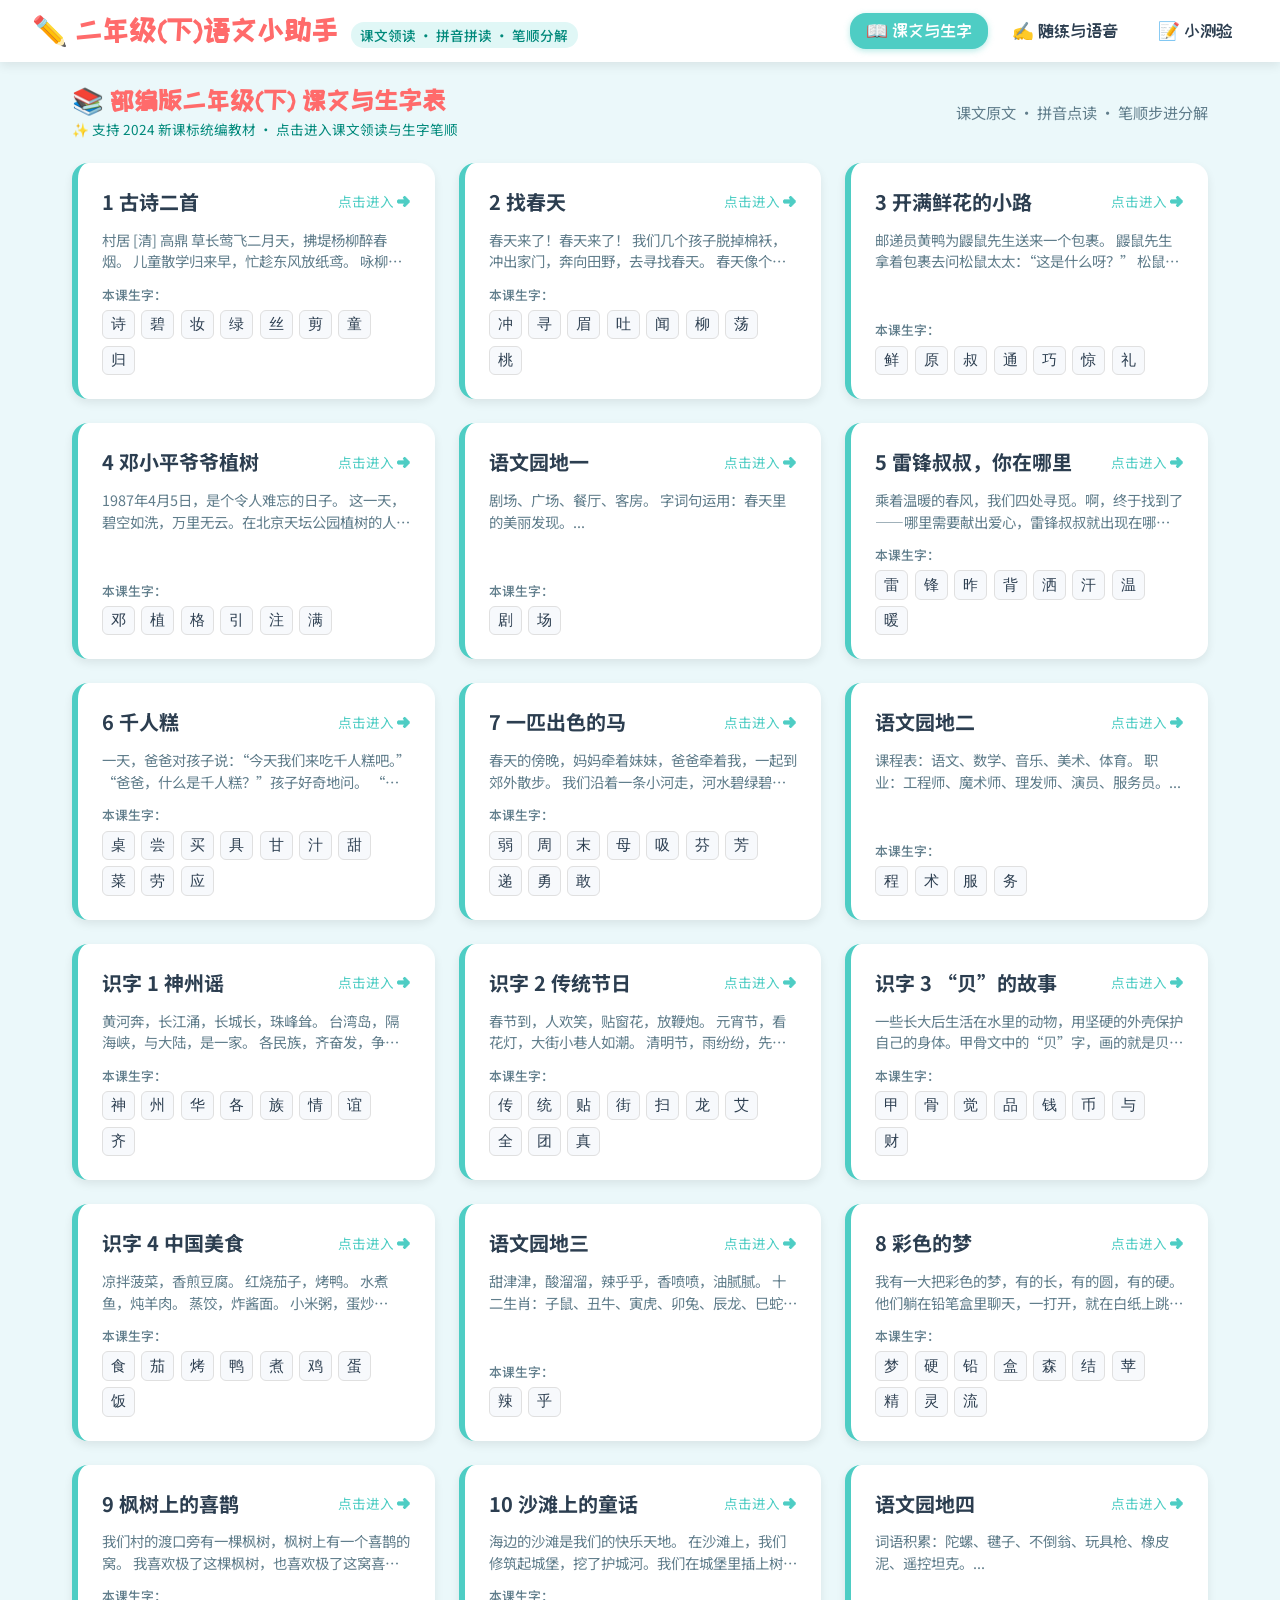
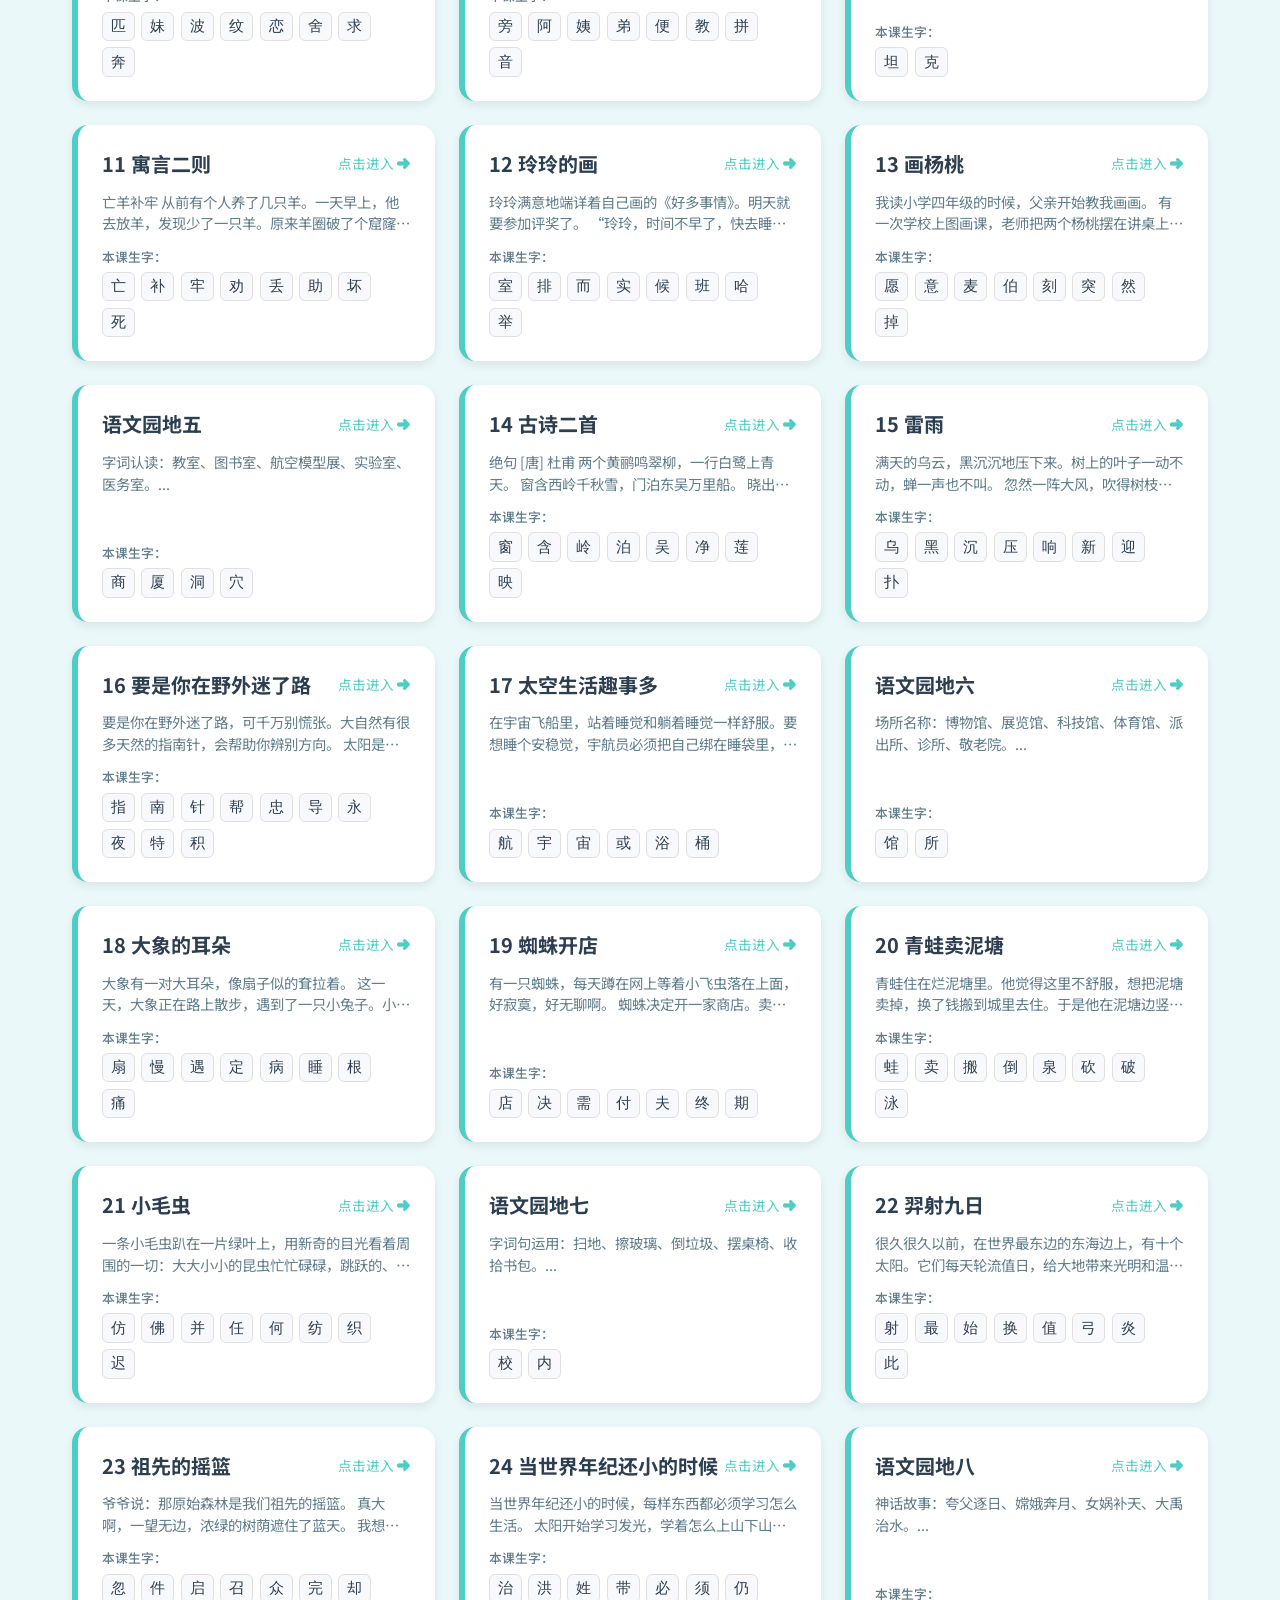
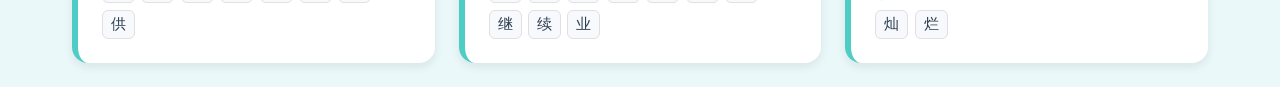
==== index.html @ aeea2458 "fix: compact modal layout without scrollbar, click sentence to read from here, accurate phonetic fin" ====
<!DOCTYPE html>
<html lang="zh-CN">

<head>
    <meta charset="UTF-8">
    <meta name="viewport" content="width=device-width, initial-scale=1.0">
    <title>二年级(下)语文小助手 - 课文领读与拼音笔顺</title>
    <!-- Fonts -->
    <link href="https://fonts.googleapis.com/css2?family=Noto+Sans+SC:wght@400;500;700&family=ZCOOL+KuaiLe&display=swap"
        rel="stylesheet">
    <!-- Styles -->
    <link rel="stylesheet" href="style.css">
    <!-- Libraries (Offline) -->
    <script src="libs/hanzi-writer.min.js"></script>
    <script src="libs/pinyin-pro.js"></script>
</head>

<body>
    <div id="app">
        <header>
            <div class="header-left">
                <h1>✏️ 二年级(下)语文小助手</h1>
                <span class="sub-badge">课文领读 · 拼音拼读 · 笔顺分解</span>
            </div>
            <nav>
                <button id="nav-learn" class="active">📖 课文与生字</button>
                <button id="nav-custom">✍️ 随练与语音</button>
                <button id="nav-quiz">📝 小测验</button>
            </nav>
        </header>

        <main id="main-content">
            <!-- Dynamic Content rendered by app.js -->
        </main>

        <!-- Upgraded Character & Phonics & Stroke Order Modal (Compact, No Scrollbar) -->
        <div id="char-modal" class="modal hidden">
            <div class="modal-content modal-content-compact">
                <span class="close-btn" id="close-char-modal">&times;</span>
                <div class="modal-compact-layout">
                    <!-- Top Row: Left Tianzige + Right Phonics & Audio -->
                    <div class="modal-top-row">
                        <!-- Left: HanziWriter Tianzige -->
                        <div class="modal-writer-col">
                            <div id="character-display"></div>
                            <div class="writer-controls">
                                <button id="btn-animate" class="action-btn-small" title="播放笔顺动画">▶️ 播放</button>
                                <button id="btn-quiz" class="action-btn-small" title="在屏幕上描红练写">✏️ 描红</button>
                                <button id="btn-restart" class="action-btn-small" title="重播">🔄 重来</button>
                            </div>
                        </div>

                        <!-- Right: Phonics & Tone & Audio -->
                        <div class="modal-phonics-col">
                            <div class="pinyin-display-box">
                                <span id="modal-pinyin" class="large-pinyin">chūn</span>
                                <span id="modal-tone-badge" class="tone-badge">第1声 (阴平)</span>
                            </div>
                            <div id="modal-phonics-box" class="phonics-box">
                                <!-- Injected: 声母、韵母、拼读公式 -->
                            </div>
                            <div class="audio-controls">
                                <button id="btn-audio" class="action-btn audio-btn-primary">🔊 听字音 (慢速)</button>
                                <button id="btn-spell" class="action-btn audio-btn-spell">🗣️ 示范拼读</button>
                            </div>
                        </div>
                    </div>

                    <!-- Bottom: Step-by-Step Stroke Decomposition Strip (For copying on paper!) -->
                    <div class="stroke-sequence-section">
                        <div class="section-title-row">
                            <span class="section-title">✍️ 笔顺分解（照着在纸上抄写）：</span>
                            <span id="stroke-count-badge" class="stroke-count-badge">共 0 画</span>
                        </div>
                        <div id="stroke-steps-container" class="stroke-steps-container">
                            <!-- SVGs of step 1, 2, 3... generated dynamically -->
                        </div>
                    </div>
                </div>
            </div>
        </div>

        <!-- Edit Lesson Text Modal (For校准2024新版教材) -->
        <div id="edit-text-modal" class="modal hidden">
            <div class="modal-content" style="max-width: 600px; padding: 1.5rem;">
                <span class="close-btn" id="close-edit-modal">&times;</span>
                <h3 style="font-family:'ZCOOL KuaiLe'; color:var(--primary); margin-bottom:0.6rem; font-size:1.4rem;">✏️ 校对/修改本课课文</h3>
                <p style="font-size:0.9rem; color:var(--gray); margin-bottom:0.8rem;">
                    如果您的教材（2024统编新版）字句有差异，可直接在下方修改为书本原文。保存后将自动适配拼音和领读。
                </p>
                <textarea id="edit-text-input" style="width:100%; min-height:220px; padding:0.8rem; border-radius:10px; border:2px solid #CFD8DC; font-size:1.05rem; line-height:1.6; outline:none; font-family:inherit;"></textarea>
                <div style="display:flex; justify-content:space-between; align-items:center; margin-top:1rem; flex-wrap:wrap; gap:0.6rem;">
                    <button id="btn-reset-text" style="background:#ECEFF1; color:#546E7A; border:none; padding:0.5rem 1rem; border-radius:30px; cursor:pointer;">🔄 恢复默认文本</button>
                    <div style="display:flex; gap:0.6rem;">
                        <button id="btn-cancel-edit" style="background:#FFF; border:1px solid #CFD8DC; padding:0.5rem 1.2rem; border-radius:30px; cursor:pointer;">取消</button>
                        <button id="btn-save-text" style="background:var(--secondary); color:#FFF; border:none; padding:0.5rem 1.5rem; border-radius:30px; font-weight:700; cursor:pointer;">💾 保存并应用</button>
                    </div>
                </div>
            </div>
        </div>
    </div>

    <!-- Logic -->
    <script src="data.js"></script>
    <script src="app.js"></script>
</body>

</html>
---- style.css ----
:root {
    --primary: #FF6B6B;
    --primary-light: #FFE3E3;
    --secondary: #4ECDC4;
    --secondary-light: #E0F7F6;
    --accent: #FFE66D;
    --accent-light: #FFF9DB;
    --dark: #2C3E50;
    --gray: #607D8B;
    --light-gray: #ECEFF1;
    --light: #F7F9FC;
    --white: #FFFFFF;
    --shadow: 0 4px 10px rgba(0, 0, 0, 0.08);
    --shadow-lg: 0 10px 25px rgba(0, 0, 0, 0.12);
    --radius: 16px;
    --radius-sm: 8px;
    --stroke-red: #E74C3C;
    --char-black: #2C3E50;
    --trace-gray: #D6DBDF;
}

* {
    box-sizing: border-box;
    margin: 0;
    padding: 0;
}

body {
    font-family: 'Noto Sans SC', sans-serif;
    background-color: #EBF8FA;
    color: var(--dark);
    min-height: 100vh;
}

header {
    background: var(--white);
    padding: 0.8rem 2rem;
    box-shadow: var(--shadow);
    display: flex;
    justify-content: space-between;
    align-items: center;
    position: sticky;
    top: 0;
    z-index: 100;
}

.header-left {
    display: flex;
    align-items: baseline;
    gap: 0.8rem;
    flex-wrap: wrap;
}

h1 {
    font-family: 'ZCOOL KuaiLe', cursive;
    color: var(--primary);
    font-size: 1.8rem;
}

.sub-badge {
    font-size: 0.85rem;
    background: var(--secondary-light);
    color: #00897B;
    padding: 0.2rem 0.6rem;
    border-radius: 20px;
    font-weight: 500;
}

nav {
    display: flex;
    gap: 0.5rem;
}

nav button {
    background: transparent;
    border: none;
    font-size: 1.1rem;
    padding: 0.5rem 1rem;
    cursor: pointer;
    font-family: 'ZCOOL KuaiLe', cursive;
    color: var(--dark);
    border-radius: var(--radius);
    transition: all 0.25s ease;
}

nav button:hover {
    background: var(--light);
}

nav button.active {
    background: var(--secondary);
    color: var(--white);
    box-shadow: 0 2px 6px rgba(78, 205, 196, 0.4);
}

main {
    padding: 1.5rem 2rem;
    max-width: 1200px;
    margin: 0 auto;
}

/* ================== Lesson Grid (List View) ================== */
.lesson-grid {
    display: grid;
    grid-template-columns: repeat(auto-fill, minmax(320px, 1fr));
    gap: 1.5rem;
}

.lesson-card {
    background: var(--white);
    border-radius: var(--radius);
    padding: 1.5rem;
    box-shadow: var(--shadow);
    transition: transform 0.2s, box-shadow 0.2s;
    cursor: pointer;
    border-left: 6px solid var(--secondary);
    display: flex;
    flex-direction: column;
    justify-content: space-between;
}

.lesson-card:hover {
    transform: translateY(-4px);
    box-shadow: var(--shadow-lg);
    border-left-color: var(--primary);
}

.lesson-title {
    font-size: 1.25rem;
    font-weight: 700;
    margin-bottom: 0.8rem;
    color: var(--dark);
    display: flex;
    justify-content: space-between;
    align-items: center;
}

.lesson-preview-snippet {
    font-size: 0.9rem;
    color: var(--gray);
    margin-bottom: 0.8rem;
    line-height: 1.5;
    display: -webkit-box;
    -webkit-line-clamp: 2;
    -webkit-box-orient: vertical;
    overflow: hidden;
}

.preview-chars {
    display: flex;
    flex-wrap: wrap;
    gap: 0.4rem;
}

.char-chip {
    background: var(--light);
    color: var(--dark);
    padding: 0.2rem 0.5rem;
    border-radius: 6px;
    font-size: 0.95rem;
    font-family: 'KaiTi', '楷体', serif;
    border: 1px solid #E0E0E0;
}

/* ================== Lesson Detail View ================== */
.lesson-detail-header {
    display: flex;
    justify-content: space-between;
    align-items: center;
    margin-bottom: 1.2rem;
    flex-wrap: wrap;
    gap: 0.8rem;
}

.back-btn {
    background: var(--dark);
    color: var(--white);
    border: none;
    padding: 0.5rem 1.2rem;
    border-radius: 50px;
    cursor: pointer;
    font-family: 'ZCOOL KuaiLe', cursive;
    font-size: 1rem;
    transition: background 0.2s;
}

.back-btn:hover {
    background: #1A252F;
}

/* Lead-Reading & Player Toolbar */
.player-toolbar {
    background: var(--white);
    border-radius: var(--radius);
    padding: 1.2rem;
    box-shadow: var(--shadow);
    margin-bottom: 1.5rem;
    border: 2px solid #E0F2F1;
}

.player-controls-row {
    display: flex;
    align-items: center;
    gap: 0.8rem;
    flex-wrap: wrap;
    margin-bottom: 0.8rem;
}

.control-btn {
    padding: 0.6rem 1.2rem;
    border-radius: 50px;
    border: none;
    cursor: pointer;
    font-size: 1rem;
    font-weight: 600;
    display: inline-flex;
    align-items: center;
    gap: 0.4rem;
    transition: all 0.2s;
}

.control-btn-lead {
    background: linear-gradient(135deg, #FF6B6B 0%, #FF8E53 100%);
    color: var(--white);
    box-shadow: 0 4px 10px rgba(255, 107, 107, 0.35);
    font-size: 1.05rem;
}

.control-btn-lead:hover {
    transform: translateY(-2px);
    box-shadow: 0 6px 14px rgba(255, 107, 107, 0.45);
}

.control-btn-play {
    background: var(--secondary);
    color: var(--white);
}

.control-btn-play:hover {
    background: #3DB8AF;
}

.control-btn-pause {
    background: var(--accent);
    color: #5D4037;
}

.control-btn-stop {
    background: #ECEFF1;
    color: var(--dark);
}

.control-btn-stop:hover {
    background: #CFD8DC;
}

.player-settings-row {
    display: flex;
    align-items: center;
    gap: 1.5rem;
    flex-wrap: wrap;
    font-size: 0.95rem;
    color: var(--gray);
    padding-top: 0.6rem;
    border-top: 1px dashed #ECEFF1;
}

.setting-item {
    display: inline-flex;
    align-items: center;
    gap: 0.5rem;
}

.setting-select {
    padding: 0.3rem 0.8rem;
    border-radius: 8px;
    border: 1px solid #CFD8DC;
    background: #FFF;
    color: var(--dark);
    font-size: 0.9rem;
    outline: none;
}

/* Echo / Lead-Reading Banner (Waiting for Child) */
.echo-banner {
    background: linear-gradient(135deg, #FFF9DB 0%, #FFF3BF 100%);
    border: 2px solid #FFD43B;
    border-radius: var(--radius);
    padding: 1.2rem 1.5rem;
    margin-bottom: 1.5rem;
    display: flex;
    align-items: center;
    justify-content: space-between;
    gap: 1rem;
    flex-wrap: wrap;
    box-shadow: 0 4px 12px rgba(255, 212, 59, 0.25);
    animation: pulseBorder 2s infinite ease-in-out;
}

@keyframes pulseBorder {
    0%, 100% { border-color: #FFD43B; }
    50% { border-color: #FF922B; }
}

.echo-info {
    display: flex;
    align-items: center;
    gap: 0.8rem;
}

.echo-icon {
    font-size: 2rem;
    animation: waveIcon 1s infinite alternate;
}

@keyframes waveIcon {
    from { transform: scale(1); }
    to { transform: scale(1.15); }
}

.echo-title {
    font-size: 1.15rem;
    font-weight: 700;
    color: #E67700;
    margin-bottom: 0.2rem;
}

.echo-subtitle {
    font-size: 0.9rem;
    color: #8C5B00;
}

.echo-actions {
    display: flex;
    gap: 0.6rem;
    align-items: center;
}

.btn-echo-next {
    background: #40C057;
    color: white;
    border: none;
    padding: 0.7rem 1.5rem;
    border-radius: 50px;
    font-size: 1.1rem;
    font-weight: 700;
    cursor: pointer;
    box-shadow: 0 4px 10px rgba(64, 192, 87, 0.4);
    transition: transform 0.15s, background 0.15s;
    font-family: 'ZCOOL KuaiLe', cursive;
}

.btn-echo-next:hover {
    transform: scale(1.04);
    background: #37B24D;
}

.btn-echo-replay {
    background: white;
    color: #495057;
    border: 1px solid #CED4DA;
    padding: 0.6rem 1rem;
    border-radius: 50px;
    font-size: 0.95rem;
    cursor: pointer;
}

.btn-echo-replay:hover {
    background: #F8F9FA;
}

/* ================== Pinyin Article Display ================== */
.article-container {
    background: var(--white);
    border-radius: var(--radius);
    padding: 2rem;
    box-shadow: var(--shadow);
    margin-bottom: 2rem;
    border: 1px solid #E2E8F0;
}

.article-title-block {
    text-align: center;
    margin-bottom: 2rem;
    padding-bottom: 1rem;
    border-bottom: 2px dashed #E0F2F1;
}

.article-title-block h2 {
    font-family: 'ZCOOL KuaiLe', cursive;
    color: var(--primary);
    font-size: 2rem;
    letter-spacing: 1px;
}

.article-pinyin-body {
    line-height: 2.8;
    font-size: 1.5rem;
    font-family: 'KaiTi', '楷体', 'STKaiti', serif;
}

.article-paragraph {
    margin-bottom: 1.6rem;
    text-indent: 2em;
}

.article-sentence {
    display: inline;
    padding: 0.2rem 0.35rem;
    border-radius: 8px;
    transition: all 0.2s ease;
    cursor: pointer;
    position: relative;
}

.article-sentence:hover {
    background: rgba(78, 205, 196, 0.12);
}

.sentence-play-tag {
    display: inline-flex;
    align-items: center;
    justify-content: center;
    font-size: 0.75rem;
    background: var(--secondary);
    color: white;
    border-radius: 50%;
    width: 20px;
    height: 20px;
    margin-right: 0.25rem;
    vertical-align: middle;
    cursor: pointer;
    transition: transform 0.15s, background 0.15s;
    user-select: none;
}

.sentence-play-tag:hover {
    transform: scale(1.2);
    background: var(--primary);
}

.article-sentence.active-sentence {
    background: linear-gradient(135deg, #FFF9DB 0%, #FFF3BF 100%);
    box-shadow: 0 0 0 3px #FFE066;
    border-radius: 8px;
}

/* Ruby Pinyin formatting */
ruby {
    ruby-position: over;
    display: inline-flex;
    flex-direction: column-reverse;
    align-items: center;
    margin: 0 0.12em;
    vertical-align: bottom;
}

rt {
    font-family: 'Noto Sans SC', sans-serif;
    font-size: 0.85rem;
    line-height: 1.2;
    color: #00796B;
    font-weight: 500;
    text-indent: 0;
    text-align: center;
    user-select: none;
}

.py-char-span {
    cursor: pointer;
    display: inline-block;
    padding: 0 0.05em;
    border-radius: 4px;
    transition: background 0.15s, transform 0.15s;
    color: var(--dark);
    font-weight: 600;
}

.py-char-span:hover {
    background: #FFEAA7;
    color: #D35400;
    transform: scale(1.15);
}

.punct-span {
    font-family: 'Noto Sans SC', sans-serif;
    font-size: 1.3rem;
    color: #7F8C8D;
    user-select: none;
}

/* Vocabulary Chars Section */
.lesson-chars-section {
    background: var(--white);
    border-radius: var(--radius);
    padding: 1.8rem;
    box-shadow: var(--shadow);
    margin-bottom: 2rem;
}

.section-header-title {
    font-family: 'ZCOOL KuaiLe', cursive;
    font-size: 1.4rem;
    color: var(--dark);
    margin-bottom: 1.2rem;
    display: flex;
    justify-content: space-between;
    align-items: center;
}

.char-grid {
    display: grid;
    grid-template-columns: repeat(auto-fill, minmax(110px, 1fr));
    gap: 1.2rem;
}

.char-card {
    background: var(--light);
    border-radius: var(--radius);
    aspect-ratio: 1;
    display: flex;
    flex-direction: column;
    justify-content: center;
    align-items: center;
    box-shadow: 0 2px 5px rgba(0,0,0,0.06);
    cursor: pointer;
    transition: all 0.2s;
    border: 2px solid #E2E8F0;
    position: relative;
    background-image: 
        linear-gradient(to right, transparent 49.5%, #E2E8F0 50%, transparent 50.5%),
        linear-gradient(to bottom, transparent 49.5%, #E2E8F0 50%, transparent 50.5%);
    background-size: 100% 100%;
}

.char-card:hover {
    transform: translateY(-4px) scale(1.05);
    background-color: var(--accent-light);
    border-color: var(--secondary);
    box-shadow: var(--shadow);
}

.char-card-char {
    font-size: 2.8rem;
    font-family: 'KaiTi', '楷体', serif;
    color: var(--primary);
    line-height: 1;
}

.char-card-pinyin {
    font-size: 0.95rem;
    color: #00796B;
    margin-top: 0.4rem;
    font-weight: 500;
}

/* ================== Free Input & Voice Tab ================== */
.custom-practice-container {
    background: var(--white);
    border-radius: var(--radius);
    padding: 2rem;
    box-shadow: var(--shadow);
}

.custom-input-box {
    margin-bottom: 1.5rem;
}

.custom-textarea {
    width: 100%;
    min-height: 120px;
    padding: 1rem;
    font-size: 1.2rem;
    font-family: inherit;
    border: 2px solid #CFD8DC;
    border-radius: 12px;
    outline: none;
    resize: vertical;
    line-height: 1.6;
    transition: border-color 0.2s;
}

.custom-textarea:focus {
    border-color: var(--secondary);
    box-shadow: 0 0 0 3px rgba(78, 205, 196, 0.2);
}

.custom-actions-row {
    display: flex;
    align-items: center;
    gap: 1rem;
    flex-wrap: wrap;
    margin-top: 0.8rem;
}

.voice-mic-btn {
    background: linear-gradient(135deg, #FF6B6B 0%, #FA5252 100%);
    color: white;
    border: none;
    padding: 0.7rem 1.4rem;
    border-radius: 50px;
    font-size: 1.1rem;
    font-weight: 700;
    cursor: pointer;
    display: inline-flex;
    align-items: center;
    gap: 0.5rem;
    box-shadow: 0 4px 10px rgba(255, 107, 107, 0.35);
    transition: all 0.2s;
    font-family: 'ZCOOL KuaiLe', cursive;
}

.voice-mic-btn:hover {
    transform: scale(1.03);
}

.voice-mic-btn.listening {
    background: #E03131;
    animation: micPulse 1s infinite alternate;
}

@keyframes micPulse {
    from { transform: scale(1); box-shadow: 0 0 0 0 rgba(224, 49, 49, 0.7); }
    to { transform: scale(1.06); box-shadow: 0 0 0 12px rgba(224, 49, 49, 0); }
}

.quick-sample-tags {
    margin-top: 1rem;
    display: flex;
    align-items: center;
    gap: 0.6rem;
    flex-wrap: wrap;
    font-size: 0.9rem;
    color: var(--gray);
}

.sample-tag {
    background: var(--light);
    border: 1px solid #CFD8DC;
    padding: 0.25rem 0.7rem;
    border-radius: 20px;
    cursor: pointer;
    transition: all 0.15s;
}

.sample-tag:hover {
    background: var(--secondary-light);
    border-color: var(--secondary);
    color: #00796B;
}

/* ================== Modal & Phonics & Stroke Sequence ================== */
.modal {
    position: fixed;
    top: 0;
    left: 0;
    width: 100%;
    height: 100%;
    background: rgba(0, 0, 0, 0.6);
    display: flex;
    justify-content: center;
    align-items: center;
    z-index: 1000;
    backdrop-filter: blur(4px);
    padding: 1rem;
}

.modal.hidden {
    display: none;
}

.modal-content {
    background: var(--white);
    padding: 1.5rem;
    border-radius: 20px;
    width: 100%;
    max-width: 650px;
    position: relative;
    box-shadow: 0 15px 40px rgba(0,0,0,0.22);
}

.modal-content-compact {
    overflow: hidden !important; /* No vertical scrollbar! */
    max-height: 94vh;
}

.close-btn {
    position: absolute;
    top: 0.8rem;
    right: 1.2rem;
    font-size: 2rem;
    cursor: pointer;
    color: #90A4AE;
    transition: color 0.2s;
    line-height: 1;
    z-index: 10;
}

.close-btn:hover {
    color: var(--primary);
}

.modal-compact-layout {
    display: flex;
    flex-direction: column;
    gap: 0.8rem;
}

/* Modal Top Row: Left Tianzige + Right Phonics */
.modal-top-row {
    display: flex;
    gap: 1.2rem;
    align-items: stretch;
}

.modal-writer-col {
    display: flex;
    flex-direction: column;
    align-items: center;
    justify-content: center;
    gap: 0.5rem;
    flex-shrink: 0;
}

#character-display {
    width: 140px;
    height: 140px;
    border: 2px solid #E0E0E0;
    border-radius: 12px;
    background-color: #FFF;
    background-image: 
        linear-gradient(to right, transparent 49.5%, #FFCDD2 50%, transparent 50.5%),
        linear-gradient(to bottom, transparent 49.5%, #FFCDD2 50%, transparent 50.5%);
    background-size: 100% 100%;
    box-shadow: inset 0 2px 6px rgba(0,0,0,0.06);
}

.writer-controls {
    display: flex;
    gap: 0.4rem;
}

.action-btn-small {
    padding: 0.35rem 0.75rem;
    font-size: 0.85rem;
    background: var(--light);
    border: 1px solid #CFD8DC;
    border-radius: 20px;
    cursor: pointer;
    color: var(--dark);
    font-weight: 500;
    transition: all 0.15s;
}

.action-btn-small:hover {
    background: #ECEFF1;
    border-color: #B0BEC5;
}

/* Modal Right Col: Phonics & Tone & Audio */
.modal-phonics-col {
    flex: 1;
    display: flex;
    flex-direction: column;
    justify-content: center;
    background: #F8FAFC;
    border-radius: 14px;
    padding: 0.8rem 1.2rem;
    border: 1px solid #E2E8F0;
    text-align: center;
}

.pinyin-display-box {
    display: flex;
    align-items: baseline;
    justify-content: center;
    gap: 0.6rem;
    margin-bottom: 0.3rem;
}

.large-pinyin {
    font-size: 2.2rem;
    font-weight: 700;
    color: var(--dark);
    font-family: 'Noto Sans SC', sans-serif;
    letter-spacing: 1px;
    line-height: 1.1;
}

.tone-badge {
    background: var(--secondary-light);
    color: #00796B;
    padding: 0.2rem 0.6rem;
    border-radius: 20px;
    font-size: 0.85rem;
    font-weight: 600;
}

.phonics-box {
    background: white;
    border-radius: 10px;
    padding: 0.4rem 0.8rem;
    margin: 0.3rem auto;
    width: 100%;
    box-shadow: 0 1px 4px rgba(0,0,0,0.04);
    border: 1px solid #E2E8F0;
    font-size: 0.95rem;
    color: var(--dark);
    display: flex;
    align-items: center;
    justify-content: center;
    gap: 0.6rem;
    flex-wrap: wrap;
}

.phonics-part {
    display: inline-flex;
    align-items: baseline;
    gap: 0.25rem;
}

.phonics-label {
    font-size: 0.8rem;
    color: var(--gray);
}

.phonics-val {
    font-weight: 700;
    color: var(--primary);
    font-size: 1.05rem;
}

.phonics-equal {
    color: var(--secondary);
    font-weight: 700;
}

.audio-controls {
    display: flex;
    justify-content: center;
    gap: 0.8rem;
    margin-top: 0.5rem;
}

.action-btn {
    padding: 0.5rem 1.1rem;
    font-size: 0.95rem;
    border: none;
    border-radius: 50px;
    cursor: pointer;
    font-family: 'ZCOOL KuaiLe', cursive;
    transition: transform 0.15s, box-shadow 0.15s;
    display: inline-flex;
    align-items: center;
    gap: 0.3rem;
}

.action-btn:hover {
    transform: translateY(-2px);
}

.audio-btn-primary {
    background: var(--primary);
    color: white;
    box-shadow: 0 3px 8px rgba(255, 107, 107, 0.3);
}

.audio-btn-spell {
    background: var(--secondary);
    color: white;
    box-shadow: 0 3px 8px rgba(78, 205, 196, 0.3);
}

/* Bottom: Step-by-Step Stroke Decomposition Strip */
.stroke-sequence-section {
    background: #FAFBFD;
    border-radius: 12px;
    padding: 0.6rem 0.9rem;
    border: 1px solid #E2E8F0;
}

.section-title-row {
    display: flex;
    justify-content: space-between;
    align-items: center;
    margin-bottom: 0.4rem;
}

.section-title {
    font-weight: 700;
    color: var(--dark);
    font-size: 0.95rem;
}

.stroke-count-badge {
    background: #E8F5E9;
    color: #2E7D32;
    padding: 0.15rem 0.5rem;
    border-radius: 12px;
    font-size: 0.8rem;
    font-weight: 600;
}

.stroke-steps-container {
    display: flex;
    gap: 0.5rem;
    overflow-x: auto;
    overflow-y: hidden;
    padding: 0.2rem 0.1rem 0.5rem 0.1rem;
}

.stroke-steps-container::-webkit-scrollbar {
    height: 6px;
}

.stroke-steps-container::-webkit-scrollbar-track {
    background: #ECEFF1;
    border-radius: 3px;
}

.stroke-steps-container::-webkit-scrollbar-thumb {
    background: #B0BEC5;
    border-radius: 3px;
}

.step-card {
    display: flex;
    flex-direction: column;
    align-items: center;
    gap: 0.2rem;
    flex-shrink: 0;
}

.step-box {
    width: 44px;
    height: 44px;
    border: 1px solid #CFD8DC;
    border-radius: 6px;
    background-color: #FFF;
    display: flex;
    align-items: center;
    justify-content: center;
    background-image: 
        linear-gradient(to right, transparent 49%, #F8D7DA 50%, transparent 51%),
        linear-gradient(to bottom, transparent 49%, #F8D7DA 50%, transparent 51%);
    background-size: 100% 100%;
}

.step-num {
    font-size: 0.75rem;
    color: var(--gray);
    font-weight: 600;
}

/* ================== Quiz View ================== */
.quiz-container {
    background: var(--white);
    padding: 2rem;
    border-radius: var(--radius);
    text-align: center;
    max-width: 600px;
    margin: 0 auto;
    box-shadow: var(--shadow);
}

.quiz-question {
    font-size: 4rem;
    color: var(--primary);
    margin: 2rem 0;
    font-family: 'KaiTi', serif;
}

.quiz-options {
    display: grid;
    grid-template-columns: 1fr 1fr;
    gap: 1rem;
}

.quiz-option {
    padding: 1rem;
    border: 2px solid #eee;
    border-radius: 12px;
    font-size: 1.5rem;
    background: var(--white);
    cursor: pointer;
    transition: all 0.2s;
}

.quiz-option:hover {
    background: var(--light);
    border-color: var(--secondary);
}

.quiz-option.correct {
    background: #4ECDC4;
    color: white;
    border-color: #4ECDC4;
}

.quiz-option.wrong {
    background: #FF6B6B;
    color: white;
    border-color: #FF6B6B;
}

#quiz-feedback {
    margin-top: 1rem;
    font-size: 1.2rem;
    height: 1.5em;
    font-weight: bold;
}

.btn-next {
    margin-top: 2rem;
    background: var(--dark);
    color: white;
    padding: 1rem 2rem;
    border: none;
    border-radius: 50px;
    cursor: pointer;
    font-size: 1.2rem;
    display: none;
}

/* ================== Responsive Design ================== */
@media (max-width: 768px) {
    header {
        padding: 0.8rem 1rem;
        flex-direction: column;
        align-items: flex-start;
        gap: 0.6rem;
    }

    main {
        padding: 1rem;
    }

    .article-pinyin-body {
        font-size: 1.3rem;
        line-height: 2.6;
    }

    rt {
        font-size: 0.75rem;
    }

    .char-grid {
        grid-template-columns: repeat(auto-fill, minmax(90px, 1fr));
    }

    .quiz-options {
        grid-template-columns: 1fr;
    }

    .echo-banner {
        flex-direction: column;
        align-items: stretch;
    }

    .echo-actions {
        justify-content: flex-end;
    }
}
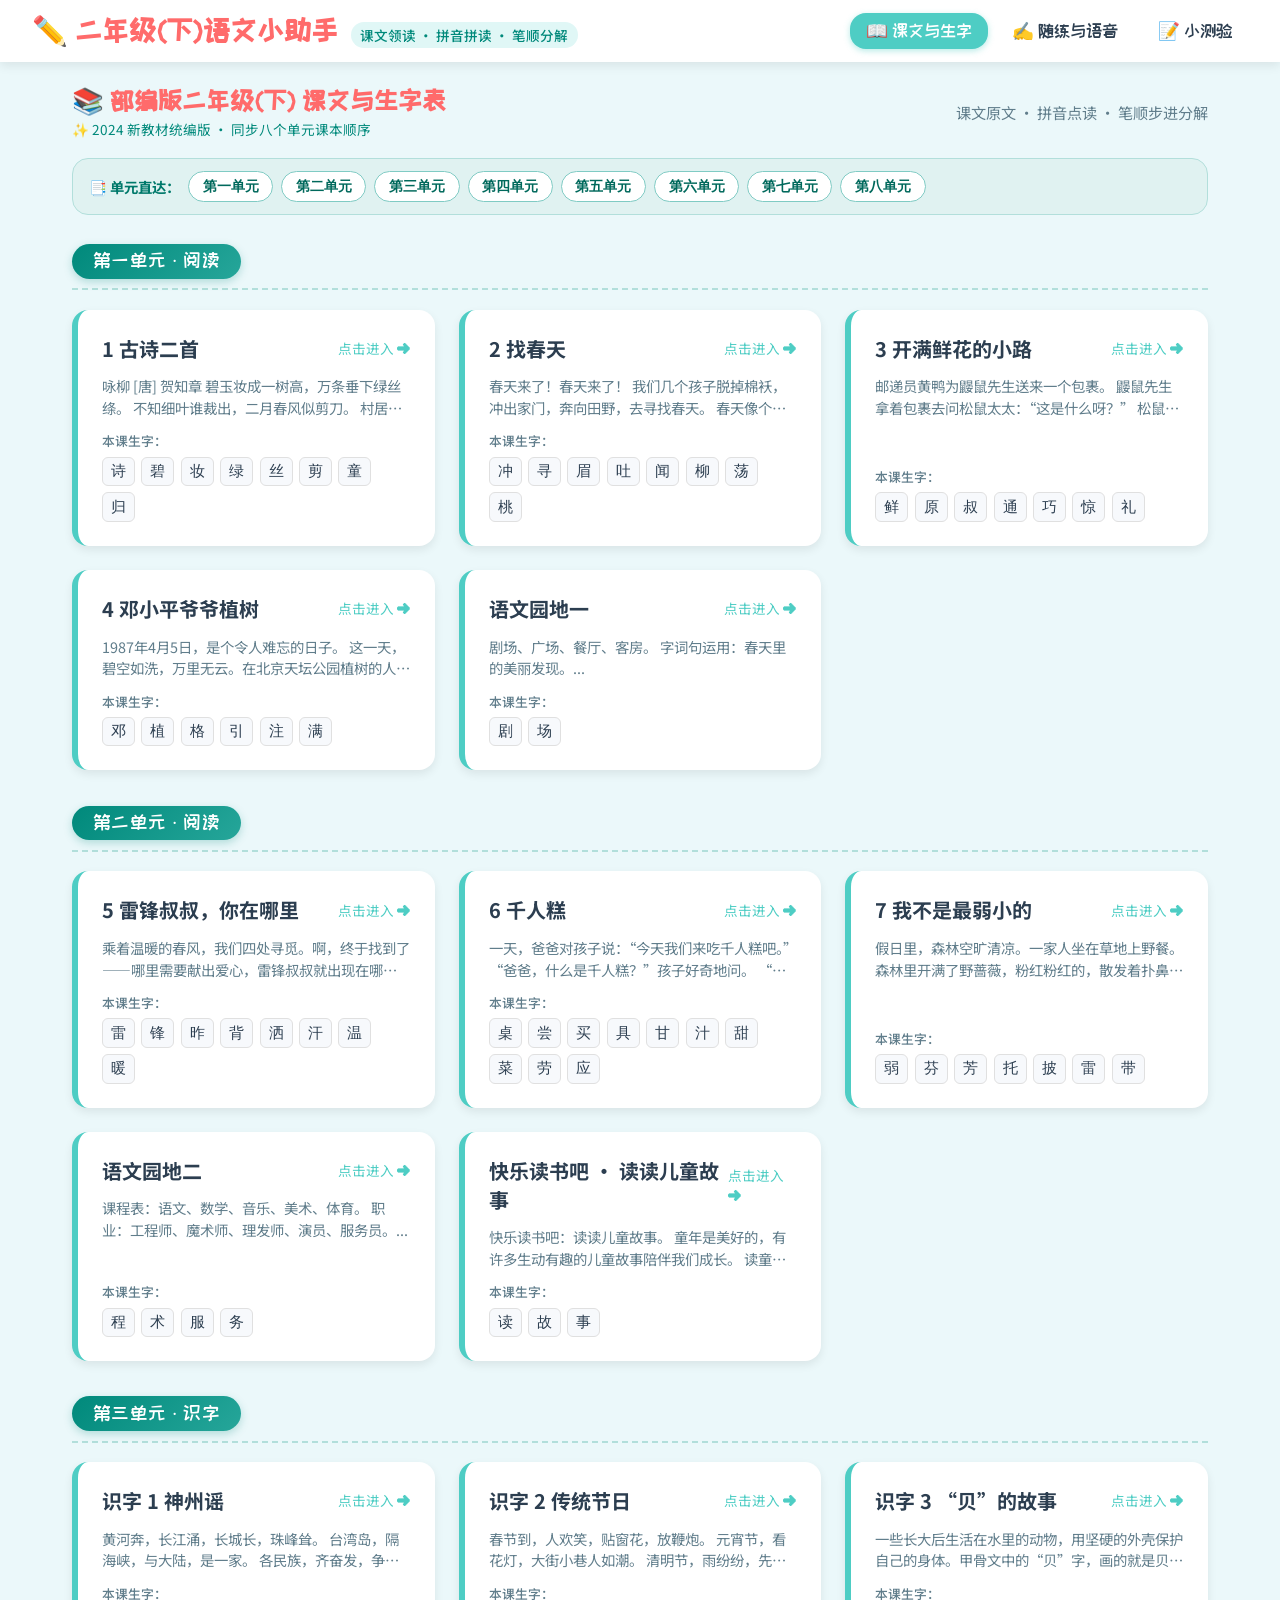
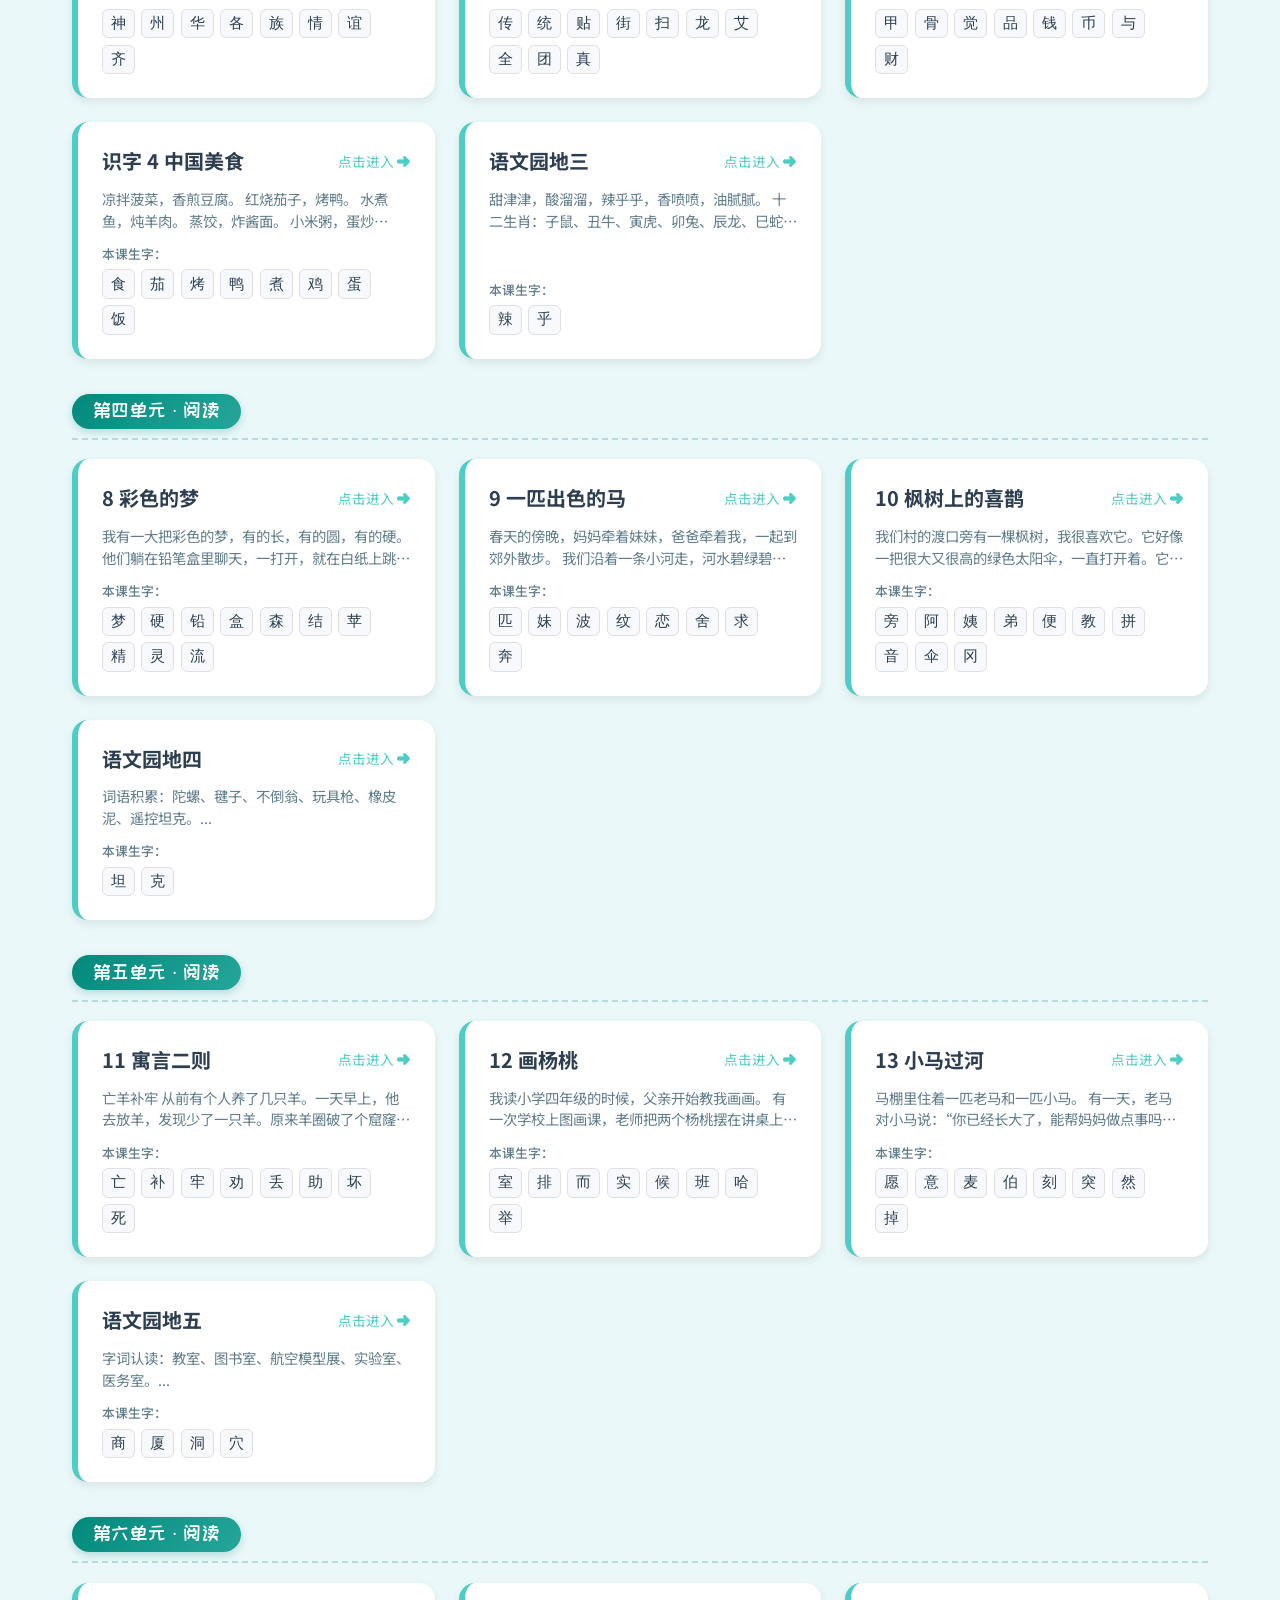
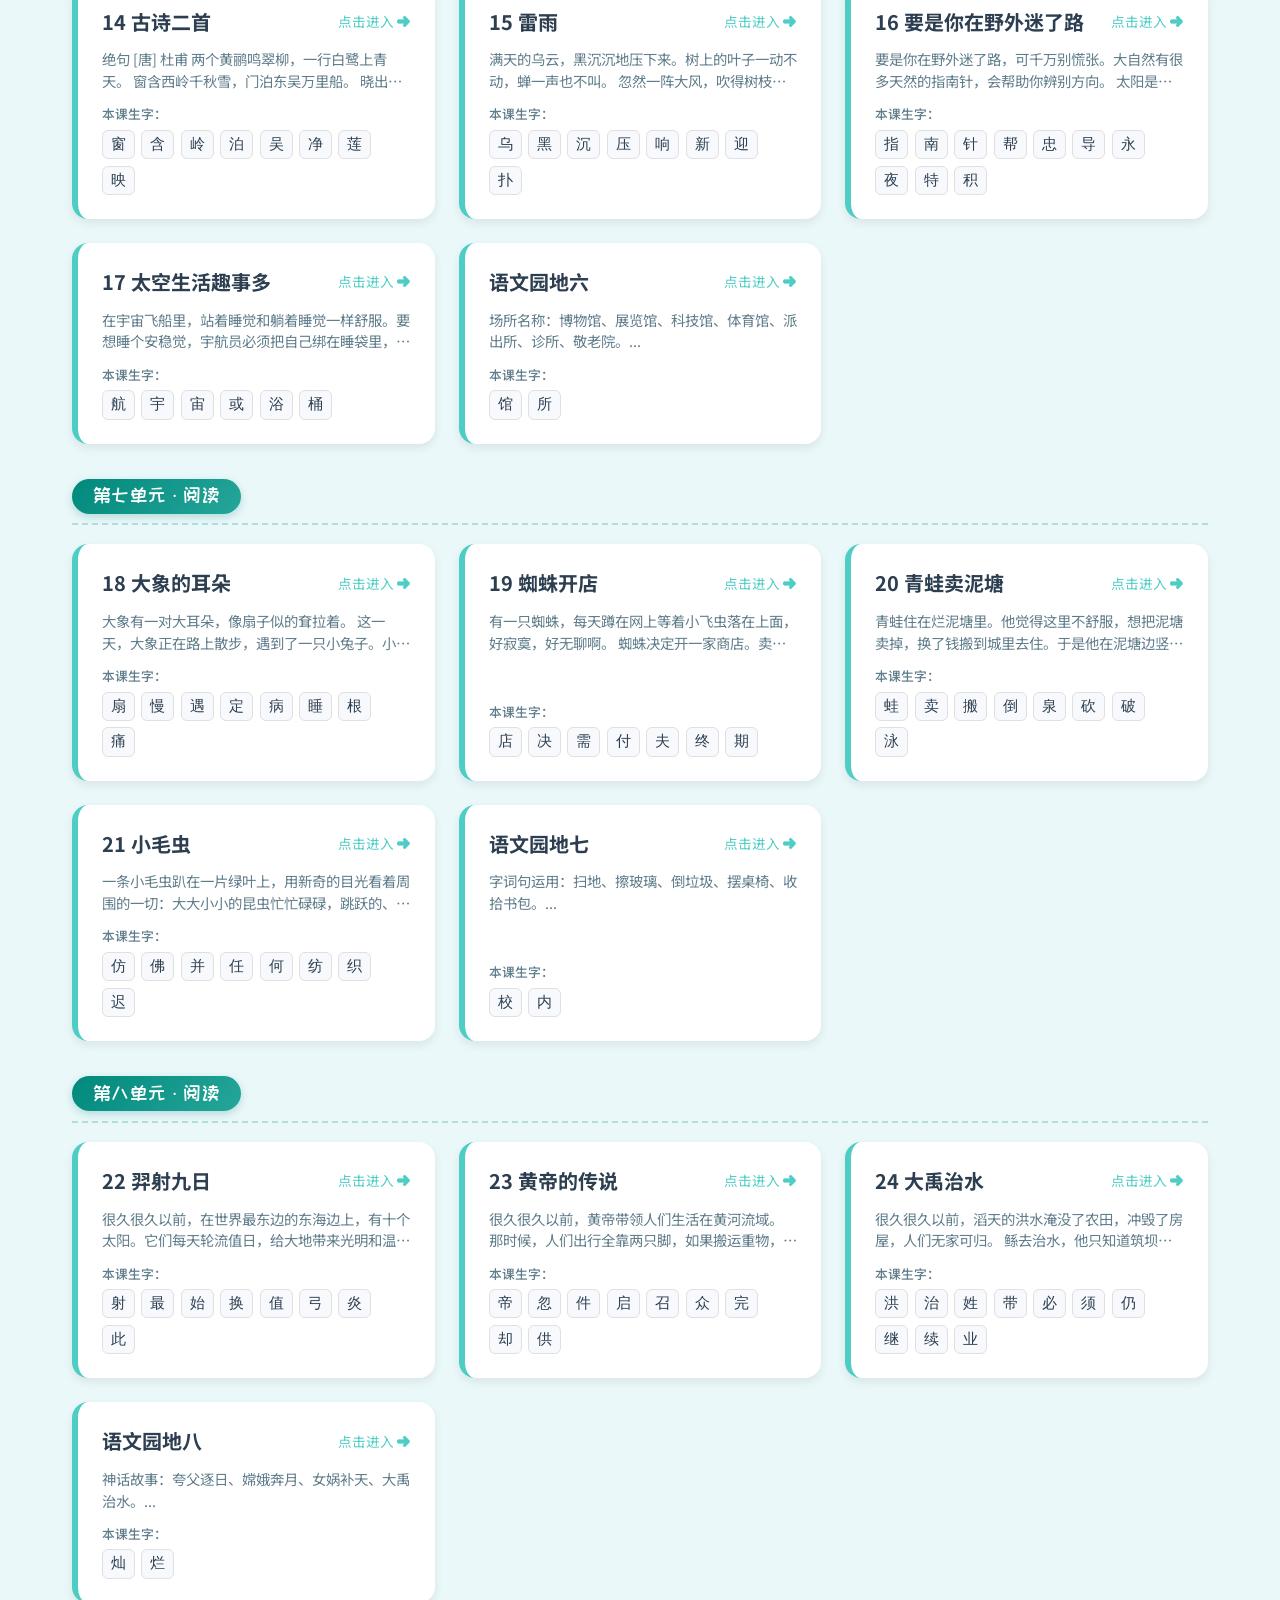
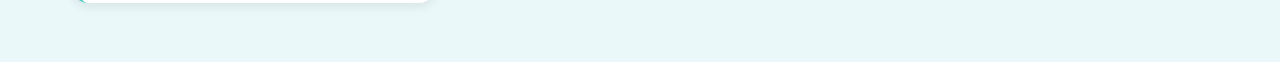
==== commit 45274622: "fix: remove redundant restart button, fix tablet viewport override to enforce enlarged modal size, a" ====
--- a/index.html
+++ b/index.html
@@ -9,7 +9,7 @@
     <link href="https://fonts.googleapis.com/css2?family=Noto+Sans+SC:wght@400;500;700&family=ZCOOL+KuaiLe&display=swap"
         rel="stylesheet">
     <!-- Styles -->
-    <link rel="stylesheet" href="style.css">
+    <link rel="stylesheet" href="style.css?v=20261002_03">
     <!-- Libraries (Offline) -->
     <script src="libs/hanzi-writer.min.js"></script>
     <script src="libs/pinyin-pro.js"></script>
@@ -44,9 +44,8 @@
                         <div class="modal-writer-col">
                             <div id="character-display"></div>
                             <div class="writer-controls">
-                                <button id="btn-animate" class="action-btn-small" title="播放笔顺动画">▶️ 播放</button>
-                                <button id="btn-quiz" class="action-btn-small" title="在屏幕上描红练写">✏️ 描红</button>
-                                <button id="btn-restart" class="action-btn-small" title="重播">🔄 重来</button>
+                                <button id="btn-animate" class="action-btn-small" title="播放笔顺动画">▶️ 播放笔顺</button>
+                                <button id="btn-quiz" class="action-btn-small" title="在屏幕上描红练写">✏️ 屏幕描红</button>
                             </div>
                         </div>
 
@@ -101,8 +100,8 @@
     </div>
 
     <!-- Logic -->
-    <script src="data.js"></script>
-    <script src="app.js"></script>
+    <script src="data.js?v=20261002_03"></script>
+    <script src="app.js?v=20261002_03"></script>
 </body>
 
 </html>
--- a/style.css
+++ b/style.css
@@ -100,6 +100,70 @@
 }
 
 /* ================== Lesson Grid (List View) ================== */
+.unit-section {
+    margin-bottom: 2.2rem;
+    scroll-margin-top: 80px;
+}
+
+.unit-nav-bar {
+    display: flex;
+    align-items: center;
+    gap: 0.5rem;
+    flex-wrap: wrap;
+    margin-bottom: 1.8rem;
+    padding: 0.75rem 1rem;
+    background: #E0F2F1;
+    border-radius: 16px;
+    border: 1px solid #B2DFDB;
+}
+
+.unit-nav-label {
+    font-size: 0.9rem;
+    font-weight: bold;
+    color: #00796B;
+    display: flex;
+    align-items: center;
+    gap: 0.2rem;
+}
+
+.unit-nav-pill {
+    background: white;
+    border: 1px solid #80CBC4;
+    color: #00695C;
+    padding: 0.35rem 0.85rem;
+    border-radius: 20px;
+    font-size: 0.85rem;
+    cursor: pointer;
+    transition: all 0.2s;
+    font-weight: 600;
+}
+
+.unit-nav-pill:hover {
+    background: #00897B;
+    color: white;
+    transform: translateY(-2px);
+    box-shadow: 0 3px 6px rgba(0, 137, 123, 0.2);
+}
+
+.unit-header {
+    margin-bottom: 1.2rem;
+    display: flex;
+    align-items: center;
+    border-bottom: 2px dashed #B2DFDB;
+    padding-bottom: 0.6rem;
+}
+
+.unit-title-badge {
+    background: linear-gradient(135deg, #00897B 0%, #26A69A 100%);
+    color: white;
+    padding: 0.4rem 1.3rem;
+    border-radius: 30px;
+    font-family: 'ZCOOL KuaiLe', cursive;
+    font-size: 1.2rem;
+    box-shadow: 0 3px 8px rgba(0, 137, 123, 0.25);
+    letter-spacing: 0.5px;
+}
+
 .lesson-grid {
     display: grid;
     grid-template-columns: repeat(auto-fill, minmax(320px, 1fr));
@@ -671,24 +735,26 @@
 
 .modal-content {
     background: var(--white);
-    padding: 1.5rem;
-    border-radius: 20px;
+    padding: 1.8rem 2.2rem;
+    border-radius: 24px;
     width: 100%;
     max-width: 650px;
     position: relative;
-    box-shadow: 0 15px 40px rgba(0,0,0,0.22);
+    box-shadow: 0 20px 50px rgba(0,0,0,0.25);
 }
 
 .modal-content-compact {
+    max-width: 900px;
+    width: 90vw;
     overflow: hidden !important; /* No vertical scrollbar! */
     max-height: 94vh;
 }
 
 .close-btn {
     position: absolute;
-    top: 0.8rem;
-    right: 1.2rem;
-    font-size: 2rem;
+    top: 1rem;
+    right: 1.4rem;
+    font-size: 2.4rem;
     cursor: pointer;
     color: #90A4AE;
     transition: color 0.2s;
@@ -703,13 +769,13 @@
 .modal-compact-layout {
     display: flex;
     flex-direction: column;
-    gap: 0.8rem;
+    gap: 1.1rem;
 }
 
 /* Modal Top Row: Left Tianzige + Right Phonics */
 .modal-top-row {
     display: flex;
-    gap: 1.2rem;
+    gap: 1.8rem;
     align-items: stretch;
 }
 
@@ -718,31 +784,31 @@
     flex-direction: column;
     align-items: center;
     justify-content: center;
-    gap: 0.5rem;
+    gap: 0.65rem;
     flex-shrink: 0;
 }
 
 #character-display {
-    width: 140px;
-    height: 140px;
+    width: 210px;
+    height: 210px;
     border: 2px solid #E0E0E0;
-    border-radius: 12px;
+    border-radius: 16px;
     background-color: #FFF;
     background-image: 
         linear-gradient(to right, transparent 49.5%, #FFCDD2 50%, transparent 50.5%),
         linear-gradient(to bottom, transparent 49.5%, #FFCDD2 50%, transparent 50.5%);
     background-size: 100% 100%;
-    box-shadow: inset 0 2px 6px rgba(0,0,0,0.06);
+    box-shadow: inset 0 2px 8px rgba(0,0,0,0.06);
 }
 
 .writer-controls {
     display: flex;
-    gap: 0.4rem;
+    gap: 0.6rem;
 }
 
 .action-btn-small {
-    padding: 0.35rem 0.75rem;
-    font-size: 0.85rem;
+    padding: 0.45rem 0.95rem;
+    font-size: 0.95rem;
     background: var(--light);
     border: 1px solid #CFD8DC;
     border-radius: 20px;
@@ -764,8 +830,8 @@
     flex-direction: column;
     justify-content: center;
     background: #F8FAFC;
-    border-radius: 14px;
-    padding: 0.8rem 1.2rem;
+    border-radius: 18px;
+    padding: 1.2rem 1.6rem;
     border: 1px solid #E2E8F0;
     text-align: center;
 }
@@ -774,77 +840,78 @@
     display: flex;
     align-items: baseline;
     justify-content: center;
-    gap: 0.6rem;
-    margin-bottom: 0.3rem;
+    gap: 0.8rem;
+    margin-bottom: 0.4rem;
 }
 
 .large-pinyin {
-    font-size: 2.2rem;
+    font-size: 2.8rem;
     font-weight: 700;
     color: var(--dark);
     font-family: 'Noto Sans SC', sans-serif;
-    letter-spacing: 1px;
+    letter-spacing: 1.5px;
     line-height: 1.1;
 }
 
 .tone-badge {
     background: var(--secondary-light);
     color: #00796B;
-    padding: 0.2rem 0.6rem;
+    padding: 0.25rem 0.75rem;
     border-radius: 20px;
-    font-size: 0.85rem;
+    font-size: 0.95rem;
     font-weight: 600;
 }
 
 .phonics-box {
     background: white;
-    border-radius: 10px;
-    padding: 0.4rem 0.8rem;
-    margin: 0.3rem auto;
+    border-radius: 12px;
+    padding: 0.55rem 1.2rem;
+    margin: 0.4rem auto;
     width: 100%;
     box-shadow: 0 1px 4px rgba(0,0,0,0.04);
     border: 1px solid #E2E8F0;
-    font-size: 0.95rem;
+    font-size: 1.1rem;
     color: var(--dark);
     display: flex;
     align-items: center;
     justify-content: center;
-    gap: 0.6rem;
+    gap: 0.8rem;
     flex-wrap: wrap;
 }
 
 .phonics-part {
     display: inline-flex;
     align-items: baseline;
-    gap: 0.25rem;
+    gap: 0.3rem;
 }
 
 .phonics-label {
-    font-size: 0.8rem;
+    font-size: 0.9rem;
     color: var(--gray);
 }
 
 .phonics-val {
     font-weight: 700;
     color: var(--primary);
-    font-size: 1.05rem;
+    font-size: 1.25rem;
 }
 
 .phonics-equal {
     color: var(--secondary);
     font-weight: 700;
+    font-size: 1.15rem;
 }
 
 .audio-controls {
     display: flex;
     justify-content: center;
-    gap: 0.8rem;
-    margin-top: 0.5rem;
+    gap: 1.2rem;
+    margin-top: 0.7rem;
 }
 
 .action-btn {
-    padding: 0.5rem 1.1rem;
-    font-size: 0.95rem;
+    padding: 0.65rem 1.4rem;
+    font-size: 1.05rem;
     border: none;
     border-radius: 50px;
     cursor: pointer;
@@ -852,7 +919,7 @@
     transition: transform 0.15s, box-shadow 0.15s;
     display: inline-flex;
     align-items: center;
-    gap: 0.3rem;
+    gap: 0.4rem;
 }
 
 .action-btn:hover {
@@ -862,20 +929,20 @@
 .audio-btn-primary {
     background: var(--primary);
     color: white;
-    box-shadow: 0 3px 8px rgba(255, 107, 107, 0.3);
+    box-shadow: 0 4px 10px rgba(255, 107, 107, 0.35);
 }
 
 .audio-btn-spell {
     background: var(--secondary);
     color: white;
-    box-shadow: 0 3px 8px rgba(78, 205, 196, 0.3);
+    box-shadow: 0 4px 10px rgba(78, 205, 196, 0.35);
 }
 
 /* Bottom: Step-by-Step Stroke Decomposition Strip */
 .stroke-sequence-section {
     background: #FAFBFD;
-    border-radius: 12px;
-    padding: 0.6rem 0.9rem;
+    border-radius: 16px;
+    padding: 0.75rem 1.2rem;
     border: 1px solid #E2E8F0;
 }
 
@@ -889,24 +956,24 @@
 .section-title {
     font-weight: 700;
     color: var(--dark);
-    font-size: 0.95rem;
+    font-size: 1.05rem;
 }
 
 .stroke-count-badge {
     background: #E8F5E9;
     color: #2E7D32;
-    padding: 0.15rem 0.5rem;
+    padding: 0.2rem 0.65rem;
     border-radius: 12px;
-    font-size: 0.8rem;
+    font-size: 0.9rem;
     font-weight: 600;
 }
 
 .stroke-steps-container {
     display: flex;
-    gap: 0.5rem;
+    gap: 0.65rem;
     overflow-x: auto;
     overflow-y: hidden;
-    padding: 0.2rem 0.1rem 0.5rem 0.1rem;
+    padding: 0.3rem 0.2rem 0.6rem 0.2rem;
 }
 
 .stroke-steps-container::-webkit-scrollbar {
@@ -927,15 +994,15 @@
     display: flex;
     flex-direction: column;
     align-items: center;
-    gap: 0.2rem;
+    gap: 0.25rem;
     flex-shrink: 0;
 }
 
 .step-box {
-    width: 44px;
-    height: 44px;
+    width: 56px;
+    height: 56px;
     border: 1px solid #CFD8DC;
-    border-radius: 6px;
+    border-radius: 8px;
     background-color: #FFF;
     display: flex;
     align-items: center;
@@ -944,10 +1011,11 @@
         linear-gradient(to right, transparent 49%, #F8D7DA 50%, transparent 51%),
         linear-gradient(to bottom, transparent 49%, #F8D7DA 50%, transparent 51%);
     background-size: 100% 100%;
+    box-shadow: 0 1px 3px rgba(0,0,0,0.05);
 }
 
 .step-num {
-    font-size: 0.75rem;
+    font-size: 0.85rem;
     color: var(--gray);
     font-weight: 600;
 }
@@ -1061,3 +1129,54 @@
         justify-content: flex-end;
     }
 }
+
+/* Tablet tip for voice input */
+.voice-tablet-tip {
+    background: #E8F5E9;
+    border: 1px solid #C8E6C9;
+    border-radius: 12px;
+    padding: 0.6rem 1rem;
+    font-size: 0.88rem;
+    color: #2E7D32;
+    margin-top: 0.8rem;
+    line-height: 1.5;
+    text-align: left;
+}
+
+/* ================== Mobile Phones Only (Portrait < 480px) ================== */
+@media (max-width: 480px) {
+    .modal-content-compact {
+        width: 96vw;
+        max-width: 100%;
+        padding: 1.2rem 0.8rem;
+        border-radius: 18px;
+    }
+
+    .modal-top-row {
+        gap: 0.6rem;
+    }
+
+    #character-display {
+        width: 140px;
+        height: 140px;
+    }
+
+    .large-pinyin {
+        font-size: 2.2rem;
+    }
+
+    .phonics-box {
+        font-size: 0.92rem;
+        padding: 0.35rem 0.5rem;
+    }
+
+    .step-box {
+        width: 44px;
+        height: 44px;
+    }
+
+    .action-btn {
+        padding: 0.5rem 0.85rem;
+        font-size: 0.9rem;
+    }
+}
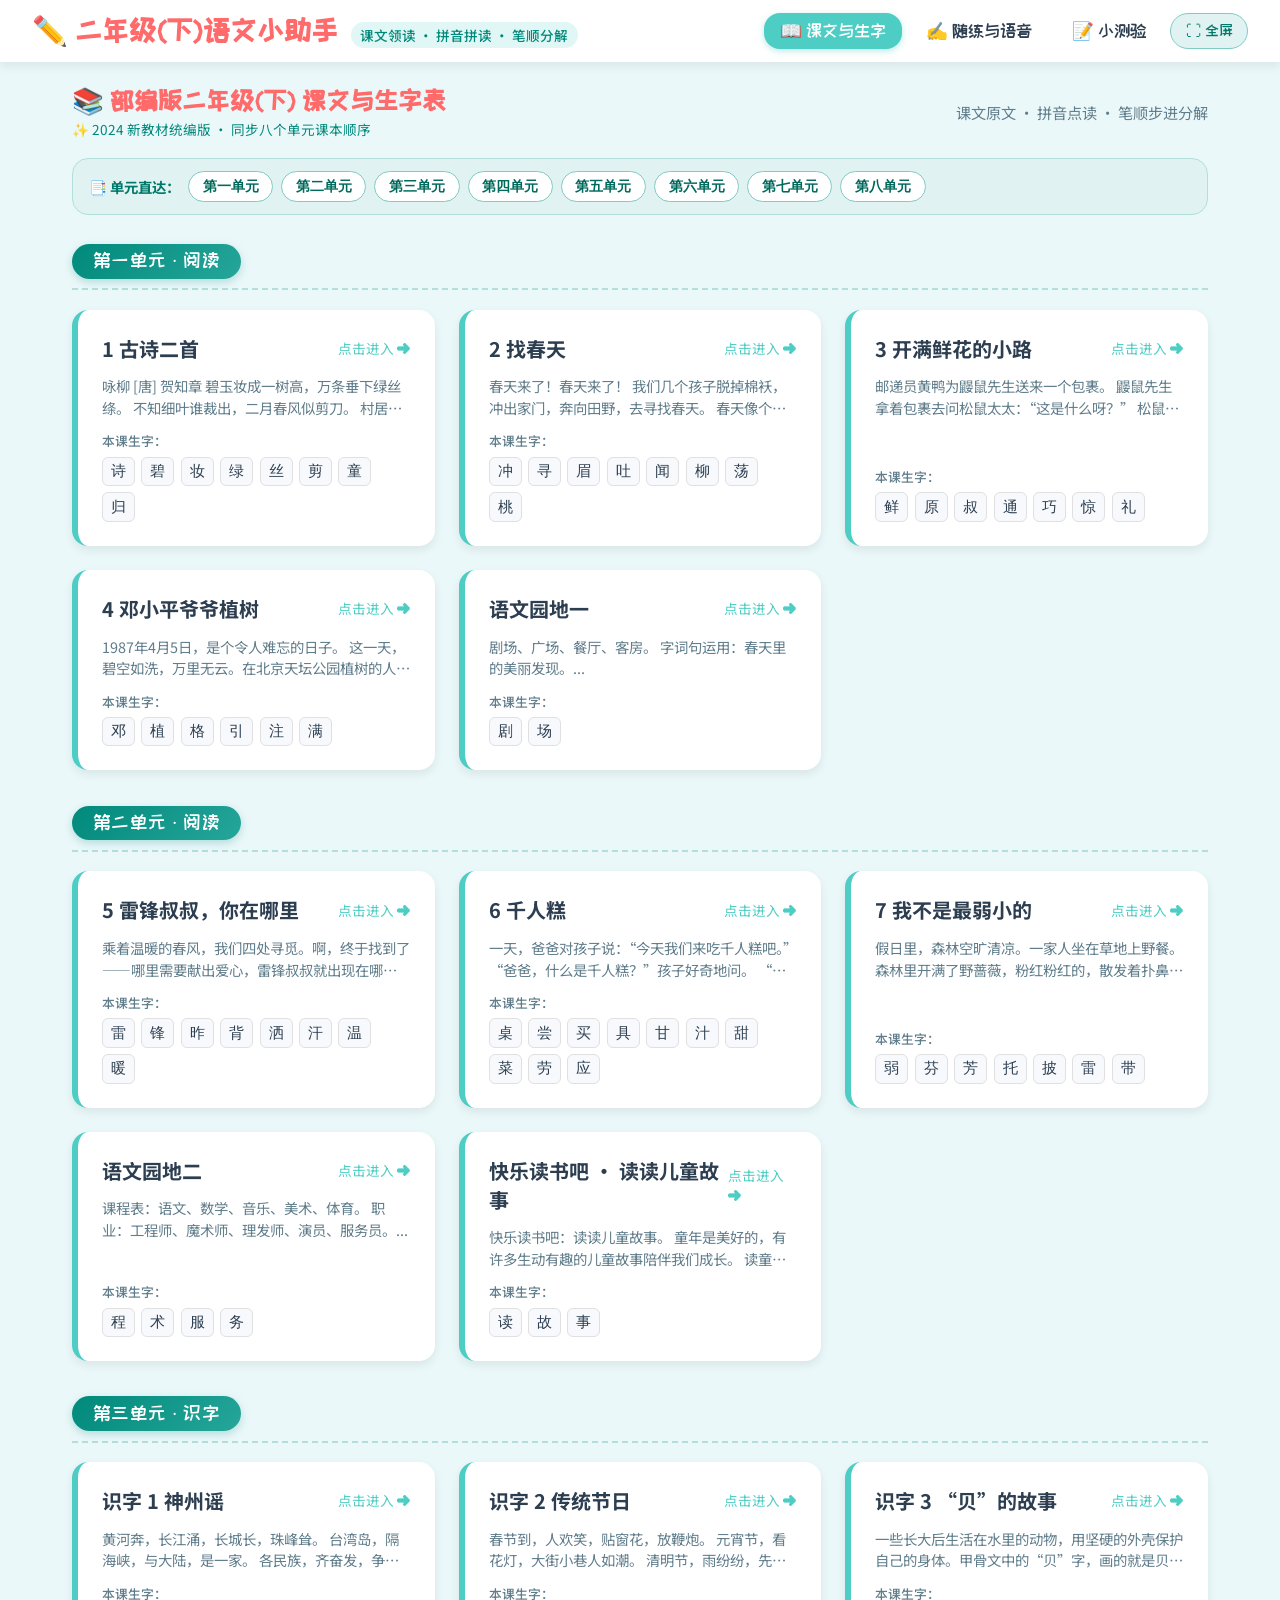
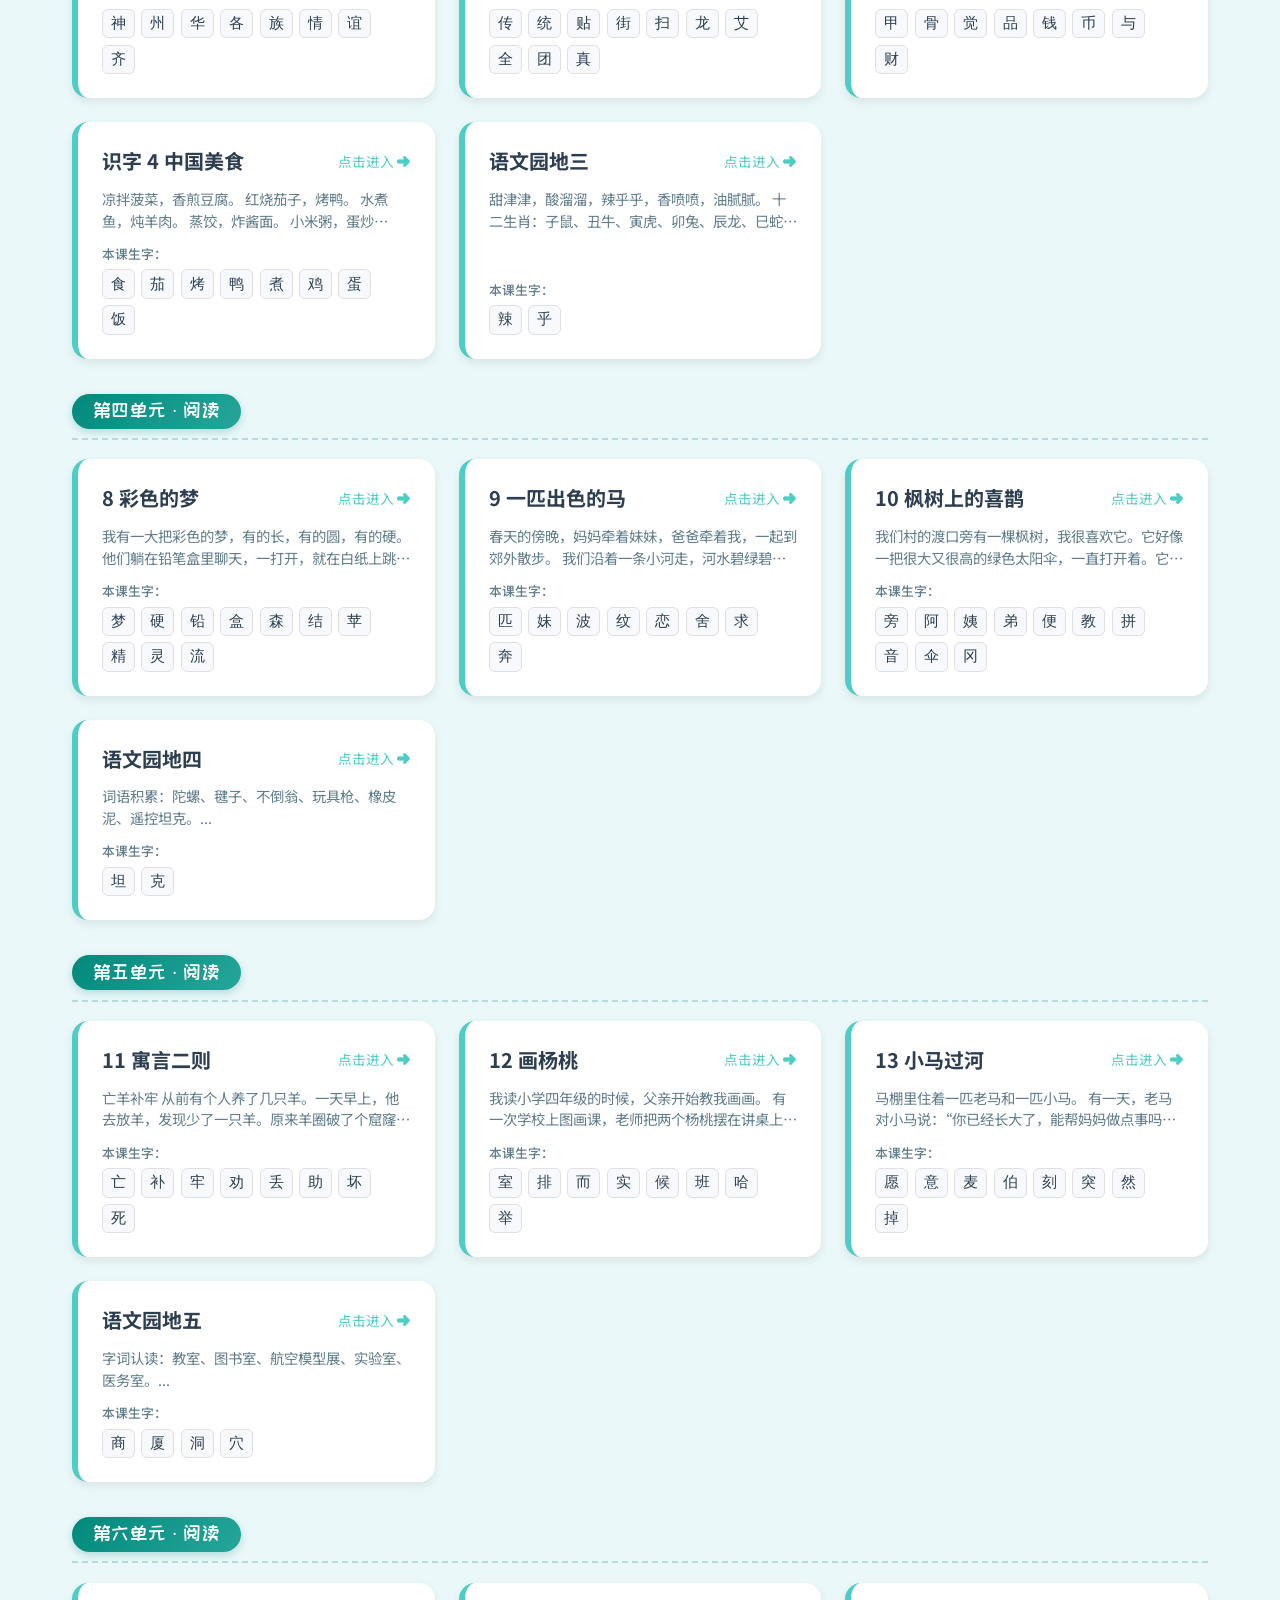
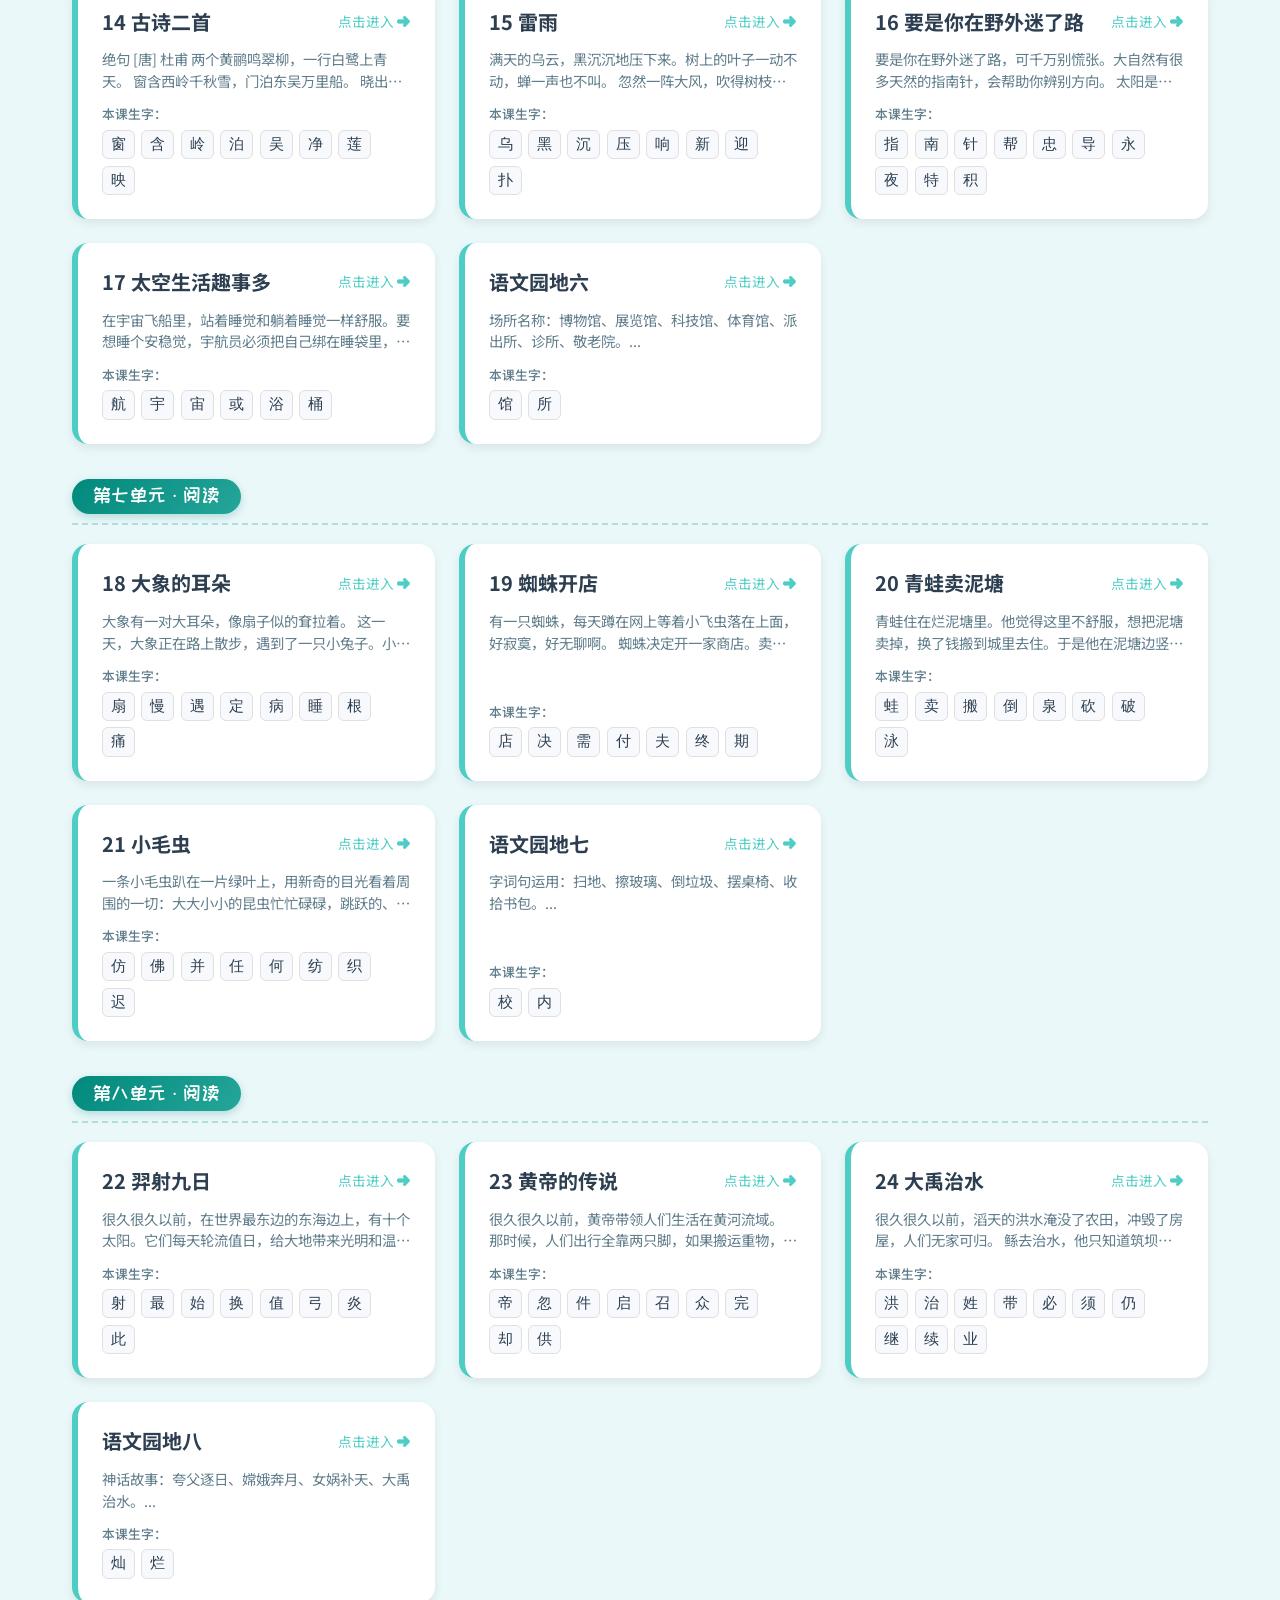
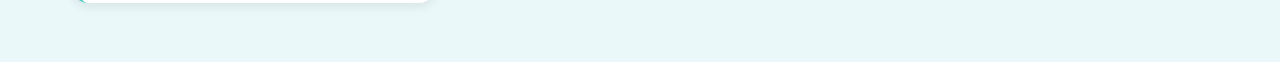
==== commit 960f2db7: "feat: add PWA manifest standalone mode, app icons, and one-tap fullscreen toggle button" ====
--- a/index.html
+++ b/index.html
@@ -8,8 +8,16 @@
     <!-- Fonts -->
     <link href="https://fonts.googleapis.com/css2?family=Noto+Sans+SC:wght@400;500;700&family=ZCOOL+KuaiLe&display=swap"
         rel="stylesheet">
+    <!-- PWA & Mobile Web App Meta -->
+    <link rel="manifest" href="manifest.json">
+    <link rel="icon" type="image/svg+xml" href="icon.svg">
+    <link rel="apple-touch-icon" href="icon-192.png">
+    <meta name="mobile-web-app-capable" content="yes">
+    <meta name="apple-mobile-web-app-capable" content="yes">
+    <meta name="apple-mobile-web-app-status-bar-style" content="black-translucent">
+    <meta name="theme-color" content="#00897B">
     <!-- Styles -->
-    <link rel="stylesheet" href="style.css?v=20261002_03">
+    <link rel="stylesheet" href="style.css?v=20261002_05">
     <!-- Libraries (Offline) -->
     <script src="libs/hanzi-writer.min.js"></script>
     <script src="libs/pinyin-pro.js"></script>
@@ -26,6 +34,7 @@
                 <button id="nav-learn" class="active">📖 课文与生字</button>
                 <button id="nav-custom">✍️ 随练与语音</button>
                 <button id="nav-quiz">📝 小测验</button>
+                <button id="nav-fullscreen" class="btn-fullscreen-toggle" title="全屏浏览">⛶ 全屏</button>
             </nav>
         </header>
 
@@ -100,8 +109,8 @@
     </div>
 
     <!-- Logic -->
-    <script src="data.js?v=20261002_03"></script>
-    <script src="app.js?v=20261002_03"></script>
+    <script src="data.js?v=20261002_05"></script>
+    <script src="app.js?v=20261002_05"></script>
 </body>
 
 </html>
--- a/style.css
+++ b/style.css
@@ -93,6 +93,29 @@
     box-shadow: 0 2px 6px rgba(78, 205, 196, 0.4);
 }
 
+nav button.btn-fullscreen-toggle {
+    background: #E0F2F1;
+    color: #00796B;
+    border: 1px solid #80CBC4;
+    border-radius: 30px;
+    padding: 0.4rem 0.9rem;
+    font-size: 0.95rem;
+    display: inline-flex;
+    align-items: center;
+    gap: 0.2rem;
+}
+
+nav button.btn-fullscreen-toggle:hover {
+    background: #00897B;
+    color: white;
+}
+
+nav button.btn-fullscreen-toggle.in-fullscreen {
+    background: #FFF3E0;
+    color: #E65100;
+    border-color: #FFE082;
+}
+
 main {
     padding: 1.5rem 2rem;
     max-width: 1200px;
@@ -1143,40 +1166,97 @@
     text-align: left;
 }
 
-/* ================== Mobile Phones Only (Portrait < 480px) ================== */
-@media (max-width: 480px) {
+/* ================== Mobile Phones Only (Portrait < 600px) ================== */
+@media (max-width: 600px) {
     .modal-content-compact {
-        width: 96vw;
-        max-width: 100%;
-        padding: 1.2rem 0.8rem;
-        border-radius: 18px;
+        width: 95vw;
+        max-width: 420px;
+        padding: 1.2rem 1rem;
+        border-radius: 20px;
+        overflow-y: auto !important; /* Allow scroll if needed on short phones */
+        max-height: 92vh;
+    }
+
+    .modal-compact-layout {
+        gap: 0.8rem;
     }
 
     .modal-top-row {
+        flex-direction: column;
+        align-items: center;
+        gap: 0.8rem;
+    }
+
+    .modal-writer-col {
+        width: 100%;
+        gap: 0.5rem;
+    }
+
+    #character-display {
+        width: 150px;
+        height: 150px;
+    }
+
+    .writer-controls {
         gap: 0.6rem;
     }
 
-    #character-display {
-        width: 140px;
-        height: 140px;
+    .action-btn-small {
+        padding: 0.4rem 0.9rem;
+        font-size: 0.9rem;
+    }
+
+    .modal-phonics-col {
+        width: 100%;
+        padding: 0.75rem 0.9rem;
+        border-radius: 14px;
     }
 
     .large-pinyin {
-        font-size: 2.2rem;
+        font-size: 2.3rem;
+    }
+
+    .tone-badge {
+        font-size: 0.85rem;
+        padding: 0.2rem 0.6rem;
     }
 
     .phonics-box {
-        font-size: 0.92rem;
-        padding: 0.35rem 0.5rem;
+        font-size: 0.95rem;
+        padding: 0.4rem 0.7rem;
+        margin: 0.3rem auto;
+    }
+
+    .audio-controls {
+        gap: 0.8rem;
+        margin-top: 0.5rem;
+    }
+
+    .action-btn {
+        padding: 0.5rem 1rem;
+        font-size: 0.95rem;
+    }
+
+    .stroke-sequence-section {
+        padding: 0.6rem 0.8rem;
+        border-radius: 14px;
+    }
+
+    .section-title {
+        font-size: 0.95rem;
+    }
+
+    .stroke-count-badge {
+        font-size: 0.85rem;
+        padding: 0.15rem 0.5rem;
     }
 
     .step-box {
-        width: 44px;
-        height: 44px;
-    }
-
-    .action-btn {
-        padding: 0.5rem 0.85rem;
-        font-size: 0.9rem;
-    }
-}
+        width: 46px;
+        height: 46px;
+    }
+
+    .step-num {
+        font-size: 0.8rem;
+    }
+}
